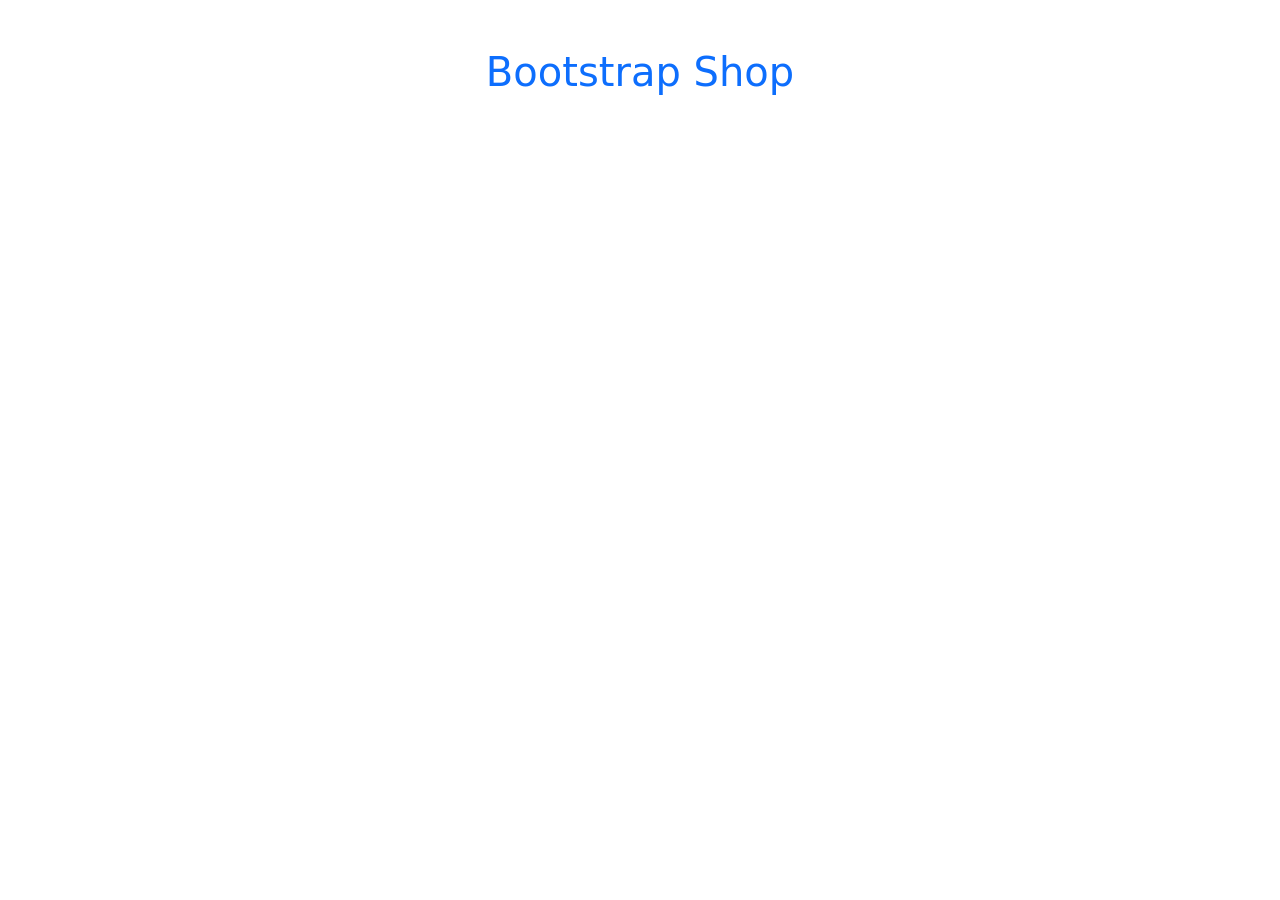
==== index.html @ 1fd3950a "Initial project setup" ====
<!DOCTYPE html>
<html lang="ru">

<head>
    <meta charset="UTF-8">

    <meta
        name="viewport"
        content="width=device-width, initial-scale=1.0"
    >

    <title>Главная — Bootstrap Shop</title>

<link
    href="https://cdn.jsdelivr.net/npm/bootstrap@5.3.3/dist/css/bootstrap.min.css"
    rel="stylesheet"
>

<link rel="stylesheet" href="css/custom.css">
</head>

<body>

    
<h1 class="text-primary text-center mt-5">
    Bootstrap Shop
</h1>

<script
    src="https://cdn.jsdelivr.net/npm/bootstrap@5.3.3/dist/js/bootstrap.bundle.min.js">
</script>

</body>
</html>
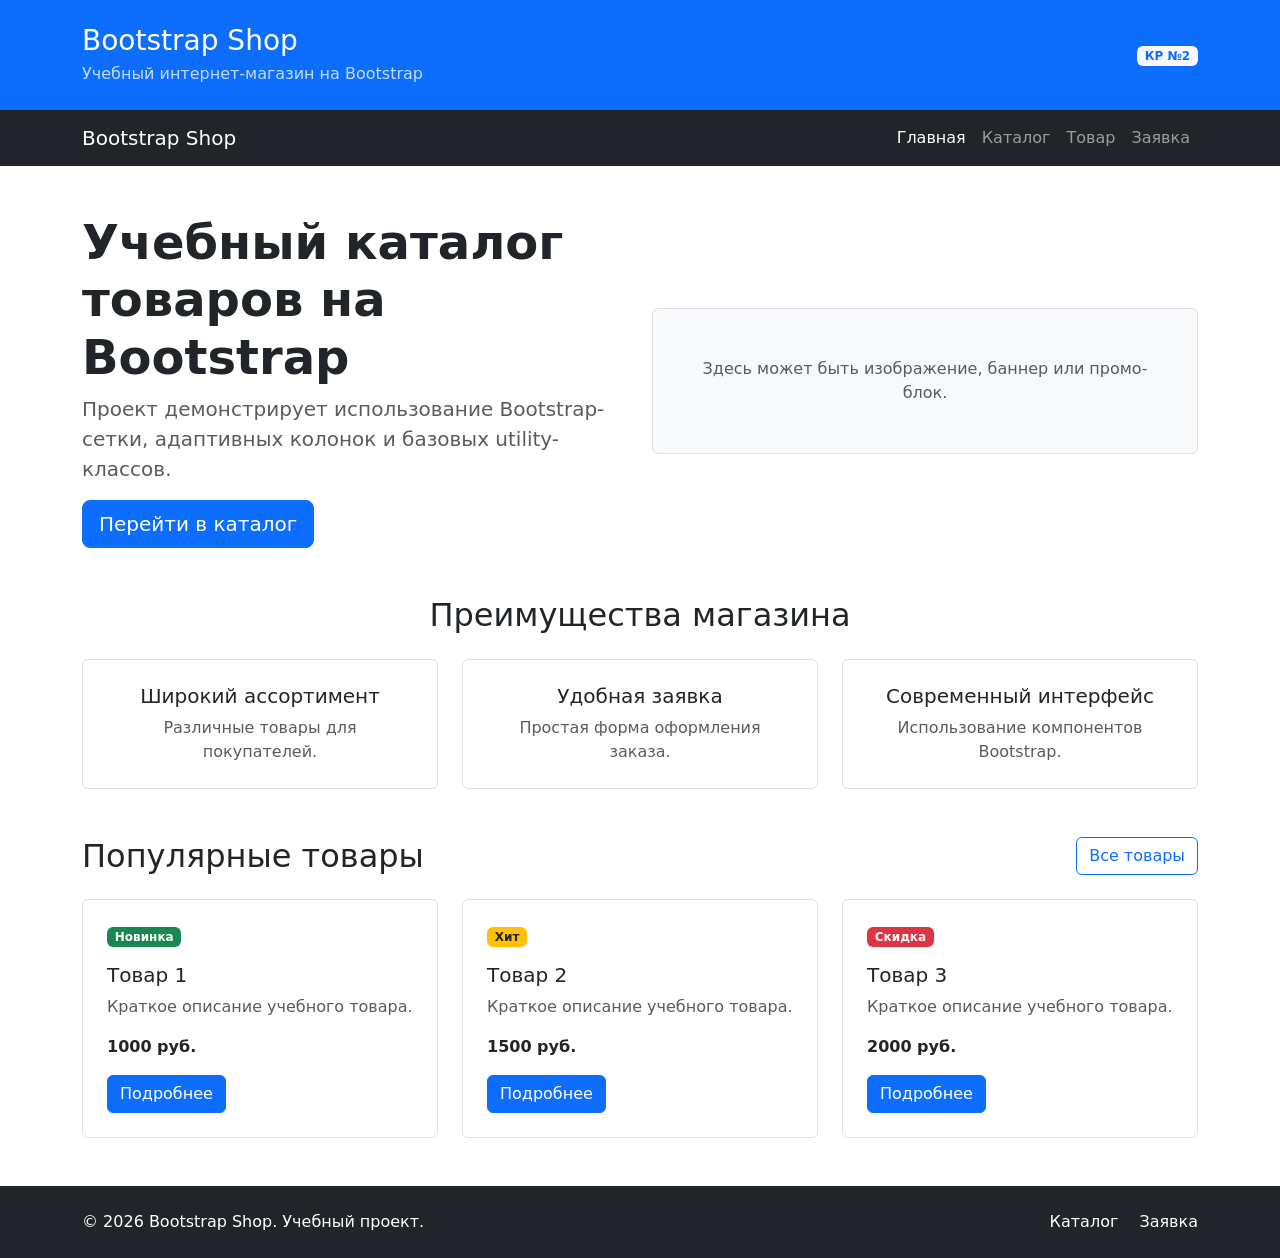
==== commit 25fcc8a6: "feat: create Bootstrap grid homepage" ====
--- a/index.html
+++ b/index.html
@@ -22,9 +22,296 @@
 <body>
 
     
-<h1 class="text-primary text-center mt-5">
-    Bootstrap Shop
-</h1>
+
+<header class="bg-primary text-white py-4">
+    <div class="container">
+        <div class="row align-items-center">
+
+            <div class="col-12 col-md-8">
+                <h1 class="h3 mb-1">Bootstrap Shop</h1>
+
+                <p class="mb-0 opacity-75">
+                    Учебный интернет-магазин на Bootstrap
+                </p>
+            </div>
+
+            <div class="col-12 col-md-4 text-md-end mt-3 mt-md-0">
+                <span class="badge bg-light text-primary">
+                    КР №2
+                </span>
+            </div>
+
+        </div>
+    </div>
+</header>
+
+<nav class="navbar navbar-expand-lg navbar-dark bg-dark">
+    <div class="container">
+
+        <a class="navbar-brand" href="index.html">
+            Bootstrap Shop
+        </a>
+
+        <button
+            class="navbar-toggler"
+            type="button"
+            data-bs-toggle="collapse"
+            data-bs-target="#mainNavbar"
+            aria-controls="mainNavbar"
+            aria-expanded="false"
+            aria-label="Переключить навигацию"
+        >
+            <span class="navbar-toggler-icon"></span>
+        </button>
+
+        <div class="collapse navbar-collapse" id="mainNavbar">
+            <ul class="navbar-nav ms-auto">
+
+                <li class="nav-item">
+                    <a
+                        class="nav-link active"
+                        aria-current="page"
+                        href="index.html"
+                    >
+                        Главная
+                    </a>
+                </li>
+
+                <li class="nav-item">
+                    <a class="nav-link" href="catalog.html">
+                        Каталог
+                    </a>
+                </li>
+
+                <li class="nav-item">
+                    <a class="nav-link" href="product.html">
+                        Товар
+                    </a>
+                </li>
+
+                <li class="nav-item">
+                    <a class="nav-link" href="order.html">
+                        Заявка
+                    </a>
+                </li>
+
+            </ul>
+        </div>
+
+    </div>
+</nav>
+
+
+<main>
+    <section class="container my-5">
+        <div class="row align-items-center g-4">
+
+            <div class="col-12 col-lg-6">
+                <h2 class="display-5 fw-bold">
+                    Учебный каталог товаров на Bootstrap
+                </h2>
+
+                <p class="lead text-muted">
+                    Проект демонстрирует использование Bootstrap-сетки,
+                    адаптивных колонок и базовых utility-классов.
+                </p>
+
+                <a class="btn btn-primary btn-lg" href="catalog.html">
+                    Перейти в каталог
+                </a>
+            </div>
+
+            <div class="col-12 col-lg-6">
+                <div class="p-5 bg-light border rounded text-center">
+                    <p class="mb-0 text-muted">
+                        Здесь может быть изображение, баннер или промо-блок.
+                    </p>
+                </div>
+            </div>
+
+        </div>
+    </section>
+
+<!-- Преимущества магазина -->
+<section class="container my-5">
+
+    <h2 class="text-center mb-4">
+        Преимущества магазина
+    </h2>
+
+    <div class="row g-4">
+
+        <!-- Первое преимущество -->
+        <div class="col-12 col-md-4">
+            <div class="border rounded p-4 h-100 text-center">
+
+                <h3 class="h5">
+                    Широкий ассортимент
+                </h3>
+
+                <p class="text-muted mb-0">
+                    Различные товары для покупателей.
+                </p>
+
+            </div>
+        </div>
+
+        <!-- Второе преимущество -->
+        <div class="col-12 col-md-4">
+            <div class="border rounded p-4 h-100 text-center">
+
+                <h3 class="h5">
+                    Удобная заявка
+                </h3>
+
+                <p class="text-muted mb-0">
+                    Простая форма оформления заказа.
+                </p>
+
+            </div>
+        </div>
+
+        <!-- Третье преимущество -->
+        <div class="col-12 col-md-4">
+            <div class="border rounded p-4 h-100 text-center">
+
+                <h3 class="h5">
+                    Современный интерфейс
+                </h3>
+
+                <p class="text-muted mb-0">
+                    Использование компонентов Bootstrap.
+                </p>
+
+            </div>
+        </div>
+
+    </div>
+
+</section>
+
+<!-- Популярные товары -->
+<section class="container my-5">
+
+    <div class="d-flex justify-content-between align-items-center mb-4">
+        <h2 class="mb-0">Популярные товары</h2>
+
+        <a class="btn btn-outline-primary" href="catalog.html">
+            Все товары
+        </a>
+    </div>
+
+    <div class="row g-4">
+
+        <!-- Первый товар -->
+        <div class="col-12 col-md-6 col-lg-4">
+            <div class="border rounded h-100 p-4">
+
+                <span class="badge bg-success mb-3">
+                    Новинка
+                </span>
+
+                <h3 class="h5">Товар 1</h3>
+
+                <p class="text-muted">
+                    Краткое описание учебного товара.
+                </p>
+
+                <p class="fw-bold mb-3">1000 руб.</p>
+
+                <a class="btn btn-primary" href="product.html">
+                    Подробнее
+                </a>
+
+            </div>
+        </div>
+
+        <!-- Второй товар -->
+        <div class="col-12 col-md-6 col-lg-4">
+            <div class="border rounded h-100 p-4">
+
+                <span class="badge bg-warning text-dark mb-3">
+                    Хит
+                </span>
+
+                <h3 class="h5">Товар 2</h3>
+
+                <p class="text-muted">
+                    Краткое описание учебного товара.
+                </p>
+
+                <p class="fw-bold mb-3">1500 руб.</p>
+
+                <a class="btn btn-primary" href="product.html">
+                    Подробнее
+                </a>
+
+            </div>
+        </div>
+
+        <!-- Третий товар -->
+        <div class="col-12 col-md-6 col-lg-4">
+            <div class="border rounded h-100 p-4">
+
+                <span class="badge bg-danger mb-3">
+                    Скидка
+                </span>
+
+                <h3 class="h5">Товар 3</h3>
+
+                <p class="text-muted">
+                    Краткое описание учебного товара.
+                </p>
+
+                <p class="fw-bold mb-3">2000 руб.</p>
+
+                <a class="btn btn-primary" href="product.html">
+                    Подробнее
+                </a>
+
+            </div>
+        </div>
+
+    </div>
+
+</section>
+</main>
+
+
+<!-- Подвал сайта -->
+<footer class="bg-dark text-white py-4 mt-5">
+
+    <div class="container">
+        <div class="row align-items-center g-3">
+
+            <div class="col-12 col-md-6">
+                <p class="mb-0">
+                    &copy; 2026 Bootstrap Shop. Учебный проект.
+                </p>
+            </div>
+
+            <div class="col-12 col-md-6 text-md-end">
+
+                <a
+                    class="text-white text-decoration-none me-3"
+                    href="catalog.html"
+                >
+                    Каталог
+                </a>
+
+                <a
+                    class="text-white text-decoration-none"
+                    href="order.html"
+                >
+                    Заявка
+                </a>
+
+            </div>
+
+        </div>
+    </div>
+
+</footer>
 
 <script
     src="https://cdn.jsdelivr.net/npm/bootstrap@5.3.3/dist/js/bootstrap.bundle.min.js">
--- a/css/custom.css
+++ b/css/custom.css
@@ -0,0 +1,8 @@
+
+body {
+    min-height: 100vh;
+}
+
+.placeholder-box {
+    min-height: 240px;
+}
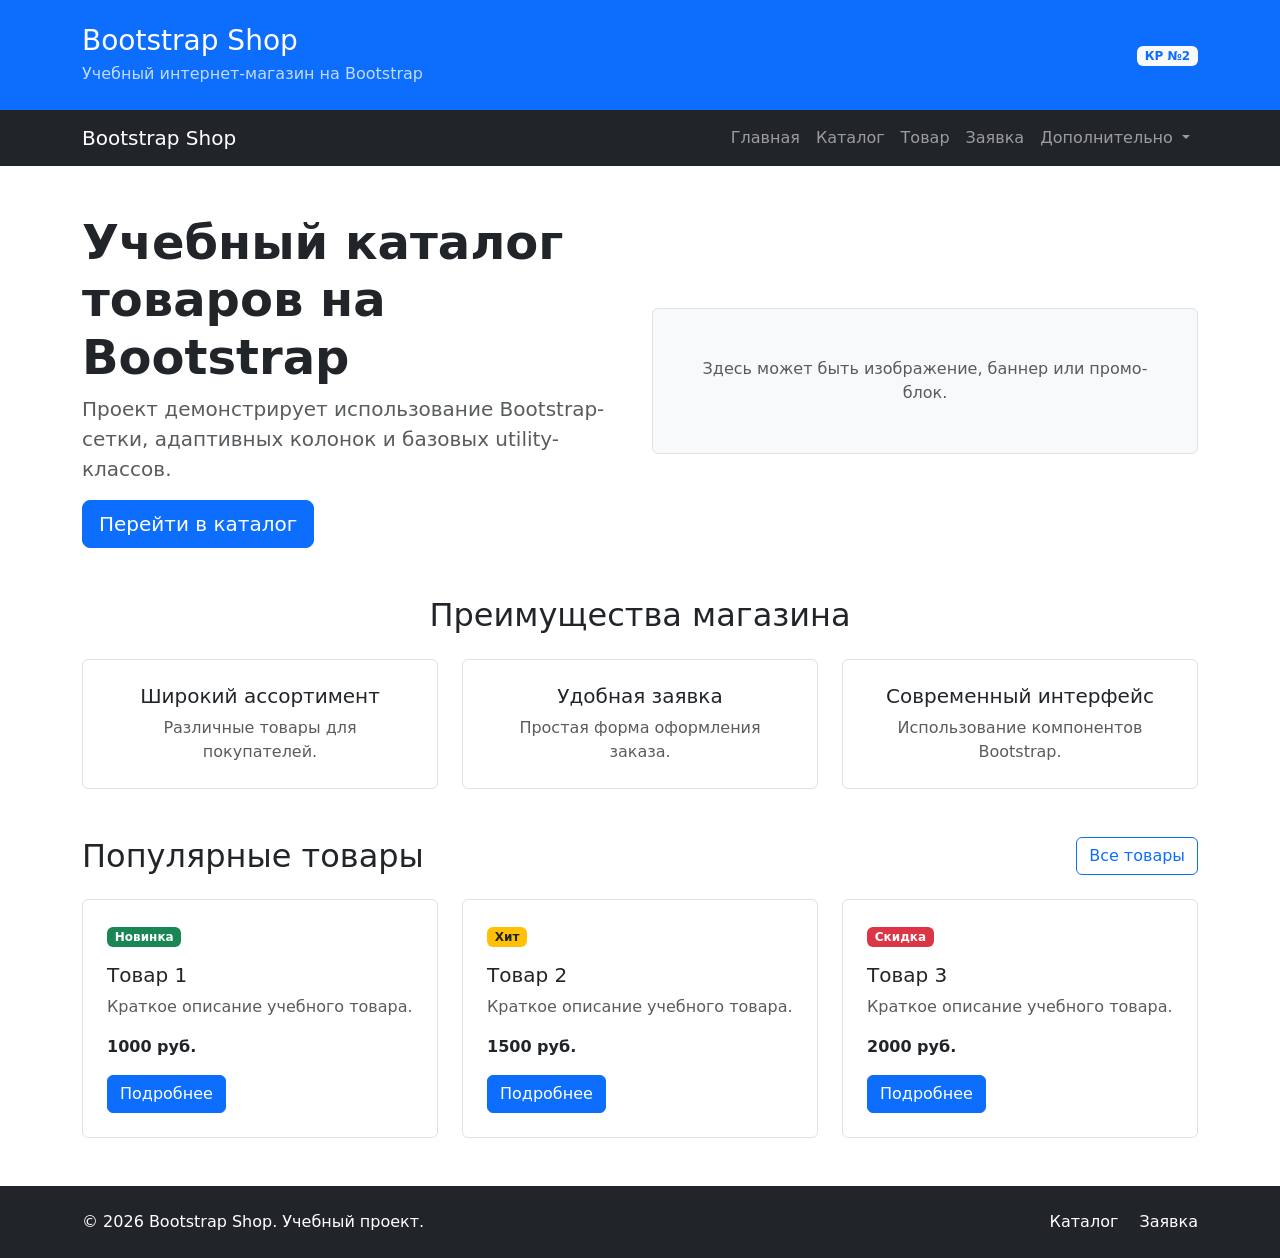
==== commit 183e71b6: "feat: add Bootstrap components pages" ====
--- a/index.html
+++ b/index.html
@@ -12,7 +12,7 @@
     <title>Главная — Bootstrap Shop</title>
 
 <link
-    href="https://cdn.jsdelivr.net/npm/bootstrap@5.3.3/dist/css/bootstrap.min.css"
+    href="https://cdn.jsdelivr.net/npm/bootstrap@5.3.8/dist/css/bootstrap.min.css"
     rel="stylesheet"
 >
 
@@ -47,10 +47,7 @@
 
 <nav class="navbar navbar-expand-lg navbar-dark bg-dark">
     <div class="container">
-
-        <a class="navbar-brand" href="index.html">
-            Bootstrap Shop
-        </a>
+        <a class="navbar-brand" href="index.html">Bootstrap Shop</a>
 
         <button
             class="navbar-toggler"
@@ -68,39 +65,57 @@
             <ul class="navbar-nav ms-auto">
 
                 <li class="nav-item">
+                    <a class="nav-link" href="index.html">Главная</a>
+                </li>
+
+                <li class="nav-item">
+                    <a class="nav-link" href="catalog.html">Каталог</a>
+                </li>
+
+                <li class="nav-item">
+                    <a class="nav-link" href="product.html">Товар</a>
+                </li>
+
+                <li class="nav-item">
+                    <a class="nav-link" href="order.html">Заявка</a>
+                </li>
+
+                <li class="nav-item dropdown">
                     <a
-                        class="nav-link active"
-                        aria-current="page"
-                        href="index.html"
+                        class="nav-link dropdown-toggle"
+                        href="#"
+                        role="button"
+                        data-bs-toggle="dropdown"
+                        aria-expanded="false"
                     >
-                        Главная
+                        Дополнительно
                     </a>
-                </li>
-
-                <li class="nav-item">
-                    <a class="nav-link" href="catalog.html">
-                        Каталог
-                    </a>
-                </li>
-
-                <li class="nav-item">
-                    <a class="nav-link" href="product.html">
-                        Товар
-                    </a>
-                </li>
-
-                <li class="nav-item">
-                    <a class="nav-link" href="order.html">
-                        Заявка
-                    </a>
+
+                    <ul class="dropdown-menu">
+                        <li>
+                            <a class="dropdown-item" href="catalog.html">
+                                Все товары
+                            </a>
+                        </li>
+
+                        <li>
+                            <a class="dropdown-item" href="order.html">
+                                Оформить заявку
+                            </a>
+                        </li>
+
+                        <li>
+                            <a class="dropdown-item" href="index.html#popular">
+                                Популярное
+                            </a>
+                        </li>
+                    </ul>
                 </li>
 
             </ul>
         </div>
-
     </div>
 </nav>
-
 
 <main>
     <section class="container my-5">
@@ -314,7 +329,7 @@
 </footer>
 
 <script
-    src="https://cdn.jsdelivr.net/npm/bootstrap@5.3.3/dist/js/bootstrap.bundle.min.js">
+    src="https://cdn.jsdelivr.net/npm/bootstrap@5.3.8/dist/js/bootstrap.bundle.min.js">
 </script>
 
 </body>
--- a/css/custom.css
+++ b/css/custom.css
@@ -6,3 +6,13 @@
 .placeholder-box {
     min-height: 240px;
 }
+
+.placeholder-image {
+    min-height: 320px;
+}
+
+.card-img-top {
+    height: 180px;
+    object-fit: cover;
+}
+
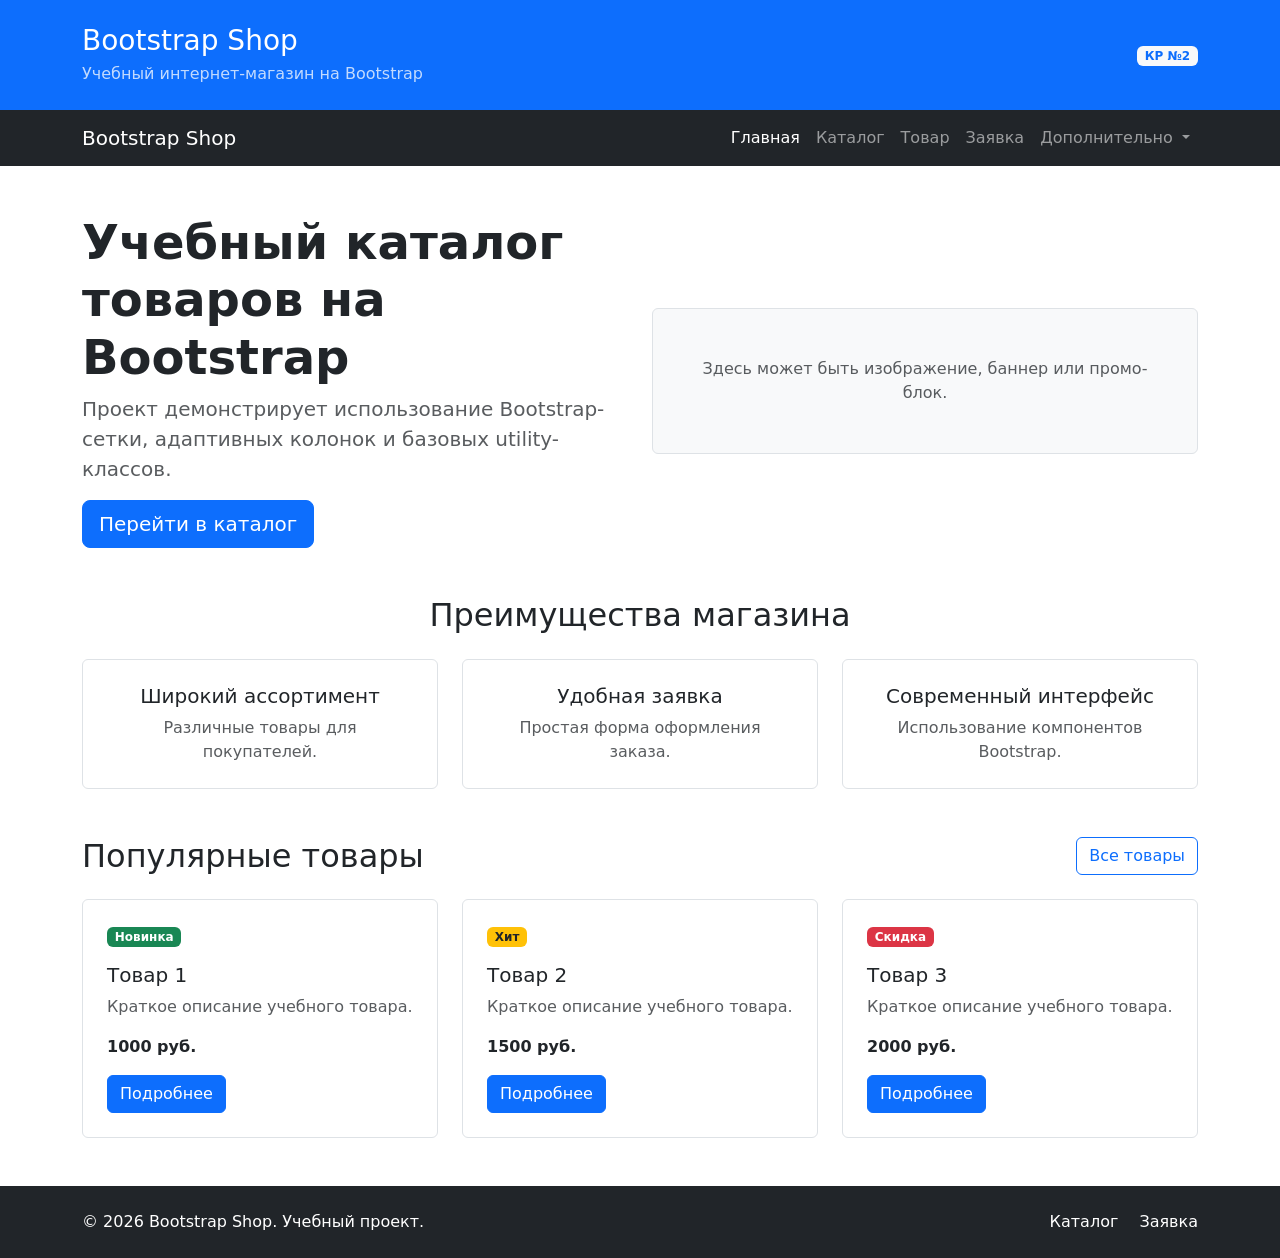
==== commit bd350868: "fix: prepare Bootstrap project for submission" ====
--- a/index.html
+++ b/index.html
@@ -65,7 +65,7 @@
             <ul class="navbar-nav ms-auto">
 
                 <li class="nav-item">
-                    <a class="nav-link" href="index.html">Главная</a>
+                    <a class="nav-link active" aria-current="page" href="index.html">Главная</a>
                 </li>
 
                 <li class="nav-item">
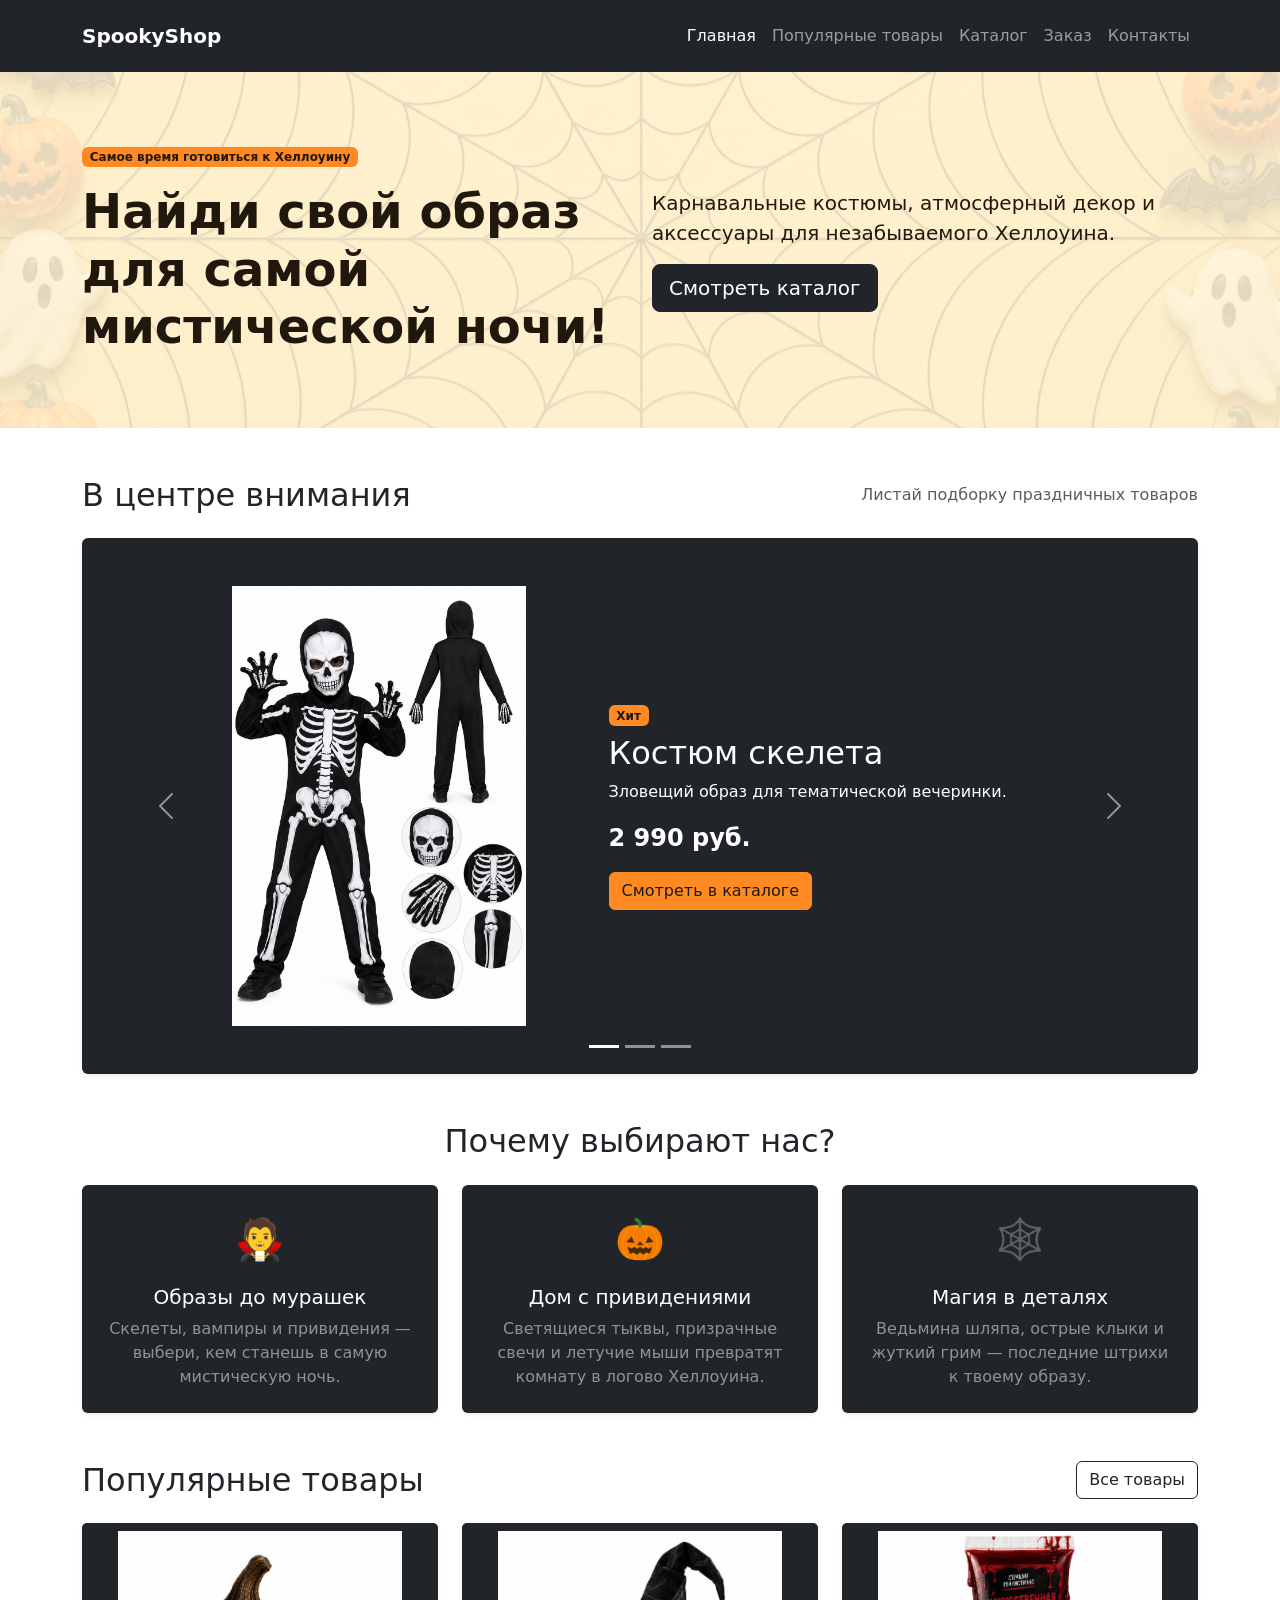
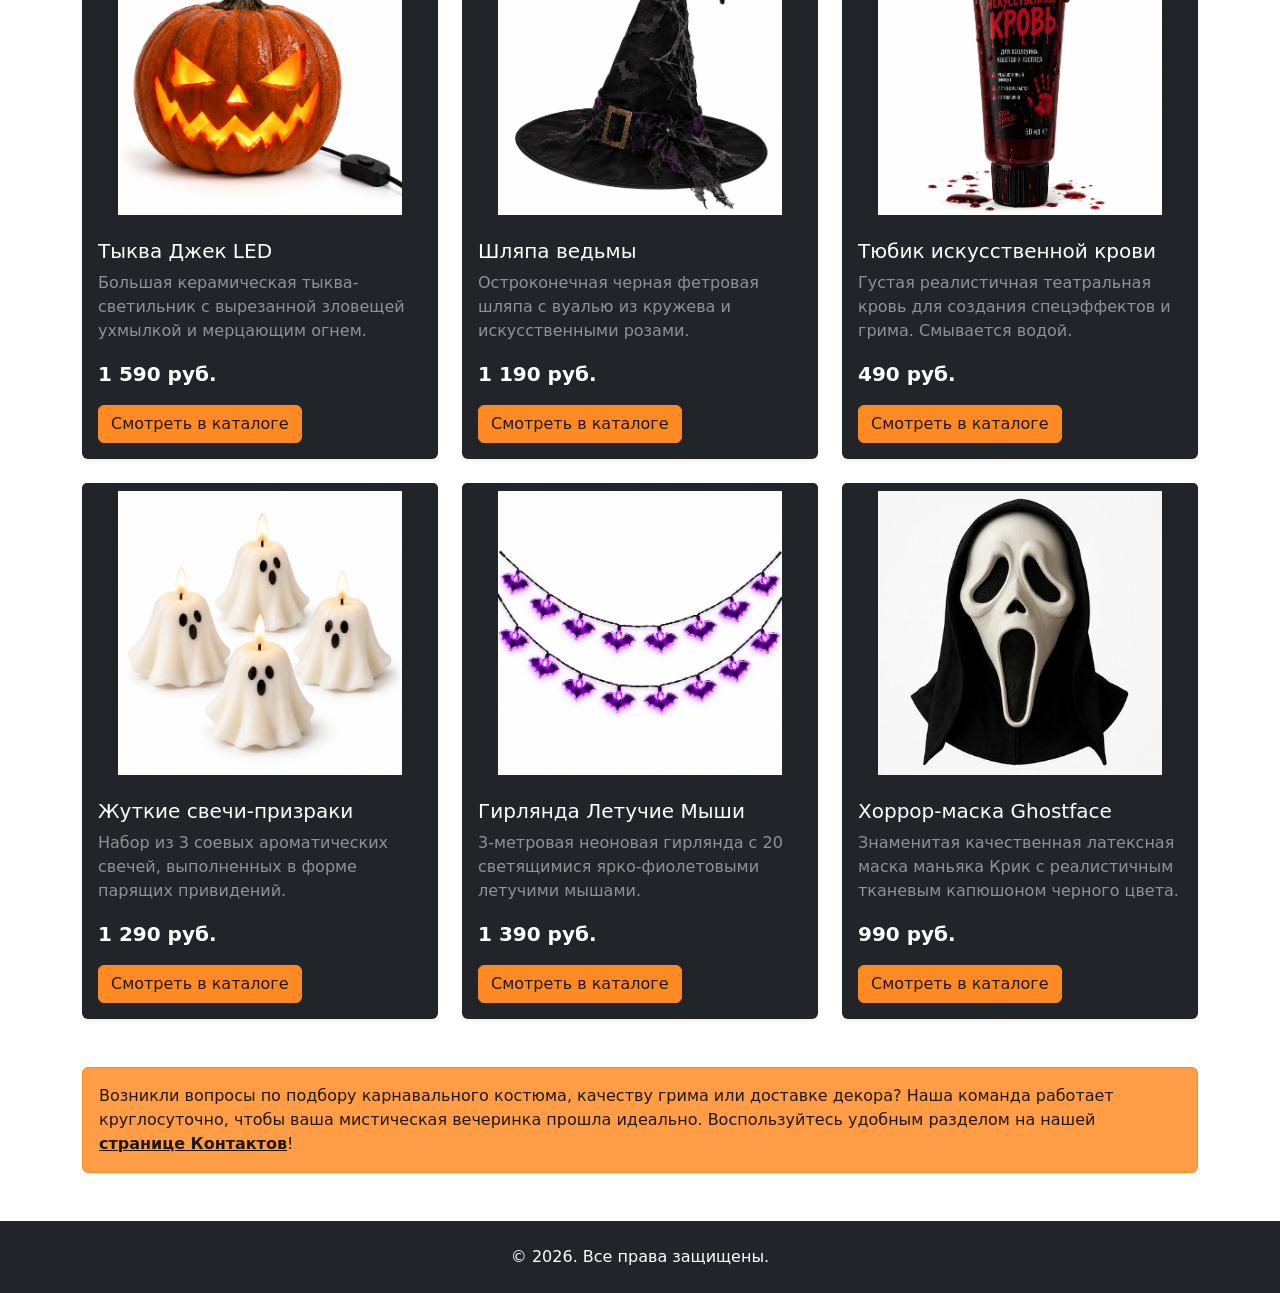
==== commit d0aae740: "Add files via upload Update SpookyShop project" ====
--- a/index.html
+++ b/index.html
@@ -1,336 +1,209 @@
 <!DOCTYPE html>
 <html lang="ru">
-
 <head>
     <meta charset="UTF-8">
-
-    <meta
-        name="viewport"
-        content="width=device-width, initial-scale=1.0"
-    >
-
-    <title>Главная — Bootstrap Shop</title>
-
-<link
-    href="https://cdn.jsdelivr.net/npm/bootstrap@5.3.8/dist/css/bootstrap.min.css"
-    rel="stylesheet"
->
-
-<link rel="stylesheet" href="css/custom.css">
+    <meta name="viewport" content="width=device-width, initial-scale=1.0">
+    <meta name="description" content="SpookyShop — учебный интернет-магазин костюмов, декора и аксессуаров для Хеллоуина.">
+    <title>Главная — SpookyShop</title>
+    <link rel="stylesheet" href="vendor/bootstrap/css/bootstrap.min.css">
+    <link rel="stylesheet" href="css/custom.css">
 </head>
-
-<body>
-
-    
-
-<header class="bg-primary text-white py-4">
+<body class="bg-white text-dark spooky-home">
+
+<header>
+<nav class="navbar navbar-expand-lg navbar-dark bg-dark py-3" aria-label="Основная навигация">
     <div class="container">
-        <div class="row align-items-center">
-
-            <div class="col-12 col-md-8">
-                <h1 class="h3 mb-1">Bootstrap Shop</h1>
-
-                <p class="mb-0 opacity-75">
-                    Учебный интернет-магазин на Bootstrap
-                </p>
-            </div>
-
-            <div class="col-12 col-md-4 text-md-end mt-3 mt-md-0">
-                <span class="badge bg-light text-primary">
-                    КР №2
-                </span>
-            </div>
-
-        </div>
-    </div>
-</header>
-
-<nav class="navbar navbar-expand-lg navbar-dark bg-dark">
-    <div class="container">
-        <a class="navbar-brand" href="index.html">Bootstrap Shop</a>
-
-        <button
-            class="navbar-toggler"
-            type="button"
-            data-bs-toggle="collapse"
-            data-bs-target="#mainNavbar"
-            aria-controls="mainNavbar"
-            aria-expanded="false"
-            aria-label="Переключить навигацию"
-        >
-            <span class="navbar-toggler-icon"></span>
-        </button>
-
+        <a class="navbar-brand fw-bold" href="index.html">SpookyShop</a>
+        <button class="navbar-toggler" type="button" data-bs-toggle="collapse" data-bs-target="#mainNavbar" aria-controls="mainNavbar" aria-expanded="false" aria-label="Переключить навигацию"><span class="navbar-toggler-icon"></span></button>
         <div class="collapse navbar-collapse" id="mainNavbar">
             <ul class="navbar-nav ms-auto">
-
-                <li class="nav-item">
-                    <a class="nav-link active" aria-current="page" href="index.html">Главная</a>
-                </li>
-
-                <li class="nav-item">
-                    <a class="nav-link" href="catalog.html">Каталог</a>
-                </li>
-
-                <li class="nav-item">
-                    <a class="nav-link" href="product.html">Товар</a>
-                </li>
-
-                <li class="nav-item">
-                    <a class="nav-link" href="order.html">Заявка</a>
-                </li>
-
-                <li class="nav-item dropdown">
-                    <a
-                        class="nav-link dropdown-toggle"
-                        href="#"
-                        role="button"
-                        data-bs-toggle="dropdown"
-                        aria-expanded="false"
-                    >
-                        Дополнительно
-                    </a>
-
-                    <ul class="dropdown-menu">
-                        <li>
-                            <a class="dropdown-item" href="catalog.html">
-                                Все товары
-                            </a>
-                        </li>
-
-                        <li>
-                            <a class="dropdown-item" href="order.html">
-                                Оформить заявку
-                            </a>
-                        </li>
-
-                        <li>
-                            <a class="dropdown-item" href="index.html#popular">
-                                Популярное
-                            </a>
-                        </li>
-                    </ul>
-                </li>
-
+                <li class="nav-item"><a class="nav-link active" aria-current="page" href="index.html">Главная</a></li>
+                <li class="nav-item"><a class="nav-link" href="index.html#popular">Популярные товары</a></li>
+                <li class="nav-item"><a class="nav-link" href="catalog.html">Каталог</a></li>
+                <li class="nav-item"><a class="nav-link" href="order.html">Заказ</a></li>
+                <li class="nav-item"><a class="nav-link" href="contacts.html">Контакты</a></li>
             </ul>
         </div>
     </div>
 </nav>
+</header>
 
 <main>
-    <section class="container my-5">
-        <div class="row align-items-center g-4">
-
-            <div class="col-12 col-lg-6">
-                <h2 class="display-5 fw-bold">
-                    Учебный каталог товаров на Bootstrap
-                </h2>
-
-                <p class="lead text-muted">
-                    Проект демонстрирует использование Bootstrap-сетки,
-                    адаптивных колонок и базовых utility-классов.
-                </p>
-
-                <a class="btn btn-primary btn-lg" href="catalog.html">
-                    Перейти в каталог
-                </a>
-            </div>
-
-            <div class="col-12 col-lg-6">
-                <div class="p-5 bg-light border rounded text-center">
-                    <p class="mb-0 text-muted">
-                        Здесь может быть изображение, баннер или промо-блок.
-                    </p>
-                </div>
-            </div>
-
-        </div>
-    </section>
-
-<!-- Преимущества магазина -->
-<section class="container my-5">
-
-    <h2 class="text-center mb-4">
-        Преимущества магазина
-    </h2>
-
-    <div class="row g-4">
-
-        <!-- Первое преимущество -->
-        <div class="col-12 col-md-4">
-            <div class="border rounded p-4 h-100 text-center">
-
-                <h3 class="h5">
-                    Широкий ассортимент
-                </h3>
-
-                <p class="text-muted mb-0">
-                    Различные товары для покупателей.
-                </p>
-
-            </div>
-        </div>
-
-        <!-- Второе преимущество -->
-        <div class="col-12 col-md-4">
-            <div class="border rounded p-4 h-100 text-center">
-
-                <h3 class="h5">
-                    Удобная заявка
-                </h3>
-
-                <p class="text-muted mb-0">
-                    Простая форма оформления заказа.
-                </p>
-
-            </div>
-        </div>
-
-        <!-- Третье преимущество -->
-        <div class="col-12 col-md-4">
-            <div class="border rounded p-4 h-100 text-center">
-
-                <h3 class="h5">
-                    Современный интерфейс
-                </h3>
-
-                <p class="text-muted mb-0">
-                    Использование компонентов Bootstrap.
-                </p>
-
-            </div>
-        </div>
-
-    </div>
-
-</section>
-
-<!-- Популярные товары -->
-<section class="container my-5">
-
-    <div class="d-flex justify-content-between align-items-center mb-4">
-        <h2 class="mb-0">Популярные товары</h2>
-
-        <a class="btn btn-outline-primary" href="catalog.html">
-            Все товары
-        </a>
-    </div>
-
-    <div class="row g-4">
-
-        <!-- Первый товар -->
-        <div class="col-12 col-md-6 col-lg-4">
-            <div class="border rounded h-100 p-4">
-
-                <span class="badge bg-success mb-3">
-                    Новинка
-                </span>
-
-                <h3 class="h5">Товар 1</h3>
-
-                <p class="text-muted">
-                    Краткое описание учебного товара.
-                </p>
-
-                <p class="fw-bold mb-3">1000 руб.</p>
-
-                <a class="btn btn-primary" href="product.html">
-                    Подробнее
-                </a>
-
-            </div>
-        </div>
-
-        <!-- Второй товар -->
-        <div class="col-12 col-md-6 col-lg-4">
-            <div class="border rounded h-100 p-4">
-
-                <span class="badge bg-warning text-dark mb-3">
-                    Хит
-                </span>
-
-                <h3 class="h5">Товар 2</h3>
-
-                <p class="text-muted">
-                    Краткое описание учебного товара.
-                </p>
-
-                <p class="fw-bold mb-3">1500 руб.</p>
-
-                <a class="btn btn-primary" href="product.html">
-                    Подробнее
-                </a>
-
-            </div>
-        </div>
-
-        <!-- Третий товар -->
-        <div class="col-12 col-md-6 col-lg-4">
-            <div class="border rounded h-100 p-4">
-
-                <span class="badge bg-danger mb-3">
-                    Скидка
-                </span>
-
-                <h3 class="h5">Товар 3</h3>
-
-                <p class="text-muted">
-                    Краткое описание учебного товара.
-                </p>
-
-                <p class="fw-bold mb-3">2000 руб.</p>
-
-                <a class="btn btn-primary" href="product.html">
-                    Подробнее
-                </a>
-
-            </div>
-        </div>
-
-    </div>
-
-</section>
+    <!-- Приветственный блок с фоном из КР1 и адаптивной Bootstrap-сеткой -->
+    <section class="spooky-hero py-5" aria-labelledby="hero-title">
+        <div class="container py-4">
+            <div class="row align-items-center g-4">
+                <div class="col-12 col-lg-6">
+                    <span class="badge badge-orange mb-3">Самое время готовиться к Хеллоуину</span>
+                    <h1 id="hero-title" class="display-5 fw-bold mb-0">Найди свой образ для самой мистической ночи!</h1>
+                </div>
+                <div class="col-12 col-lg-6">
+                    <p class="lead">Карнавальные костюмы, атмосферный декор и аксессуары для незабываемого Хеллоуина.</p>
+                    <div class="d-flex flex-wrap gap-2">
+                        <a class="btn btn-dark btn-lg" href="catalog.html">Смотреть каталог</a>
+                        </div>
+                </div>
+            </div>
+        </div>
+    </section>
+
+    <!-- Дополнительный Bootstrap-компонент Carousel -->
+    <section class="container my-5" aria-labelledby="featured-title">
+        <div class="d-flex flex-wrap justify-content-between align-items-center gap-2 mb-4">
+            <h2 id="featured-title" class="h2 mb-0">В центре внимания</h2>
+            <span class="text-body-secondary">Листай подборку праздничных товаров</span>
+        </div>
+        <div id="spookyCarousel" class="carousel slide rounded overflow-hidden shadow-sm bg-dark text-white" data-bs-ride="carousel" data-bs-interval="6000">
+            <div class="carousel-indicators">
+                <button type="button" data-bs-target="#spookyCarousel" data-bs-slide-to="0" class="active" aria-current="true" aria-label="Слайд 1"></button>
+                <button type="button" data-bs-target="#spookyCarousel" data-bs-slide-to="1" aria-label="Слайд 2"></button>
+                <button type="button" data-bs-target="#spookyCarousel" data-bs-slide-to="2" aria-label="Слайд 3"></button>
+            </div>
+            <div class="carousel-inner">
+                <div class="carousel-item active">
+                    <div class="container px-5 py-5">
+                        <div class="row align-items-center g-4 justify-content-center">
+                            <div class="col-12 col-md-5 text-center"><img src="images/skeleton.png" class="img-fluid featured-product-image" alt="Костюм скелета"></div>
+                            <div class="col-12 col-md-6 text-center text-md-start pb-4 pb-md-0"><span class="badge badge-orange mb-2">Хит</span><h3 class="h2">Костюм скелета</h3><p>Зловещий образ для тематической вечеринки.</p><p class="fw-bold fs-4">2 990 руб.</p><a href="catalog.html#skeleton" class="btn btn-orange">Смотреть в каталоге</a></div>
+                        </div>
+                    </div>
+                </div>
+                <div class="carousel-item">
+                    <div class="container px-5 py-5">
+                        <div class="row align-items-center g-4 justify-content-center">
+                            <div class="col-12 col-md-5 text-center"><img src="images/vampire.png" class="img-fluid featured-product-image" alt="Костюм вампира"></div>
+                            <div class="col-12 col-md-6 text-center text-md-start pb-4 pb-md-0"><h3 class="h2">Костюм вампира</h3><p>Готический плащ с багровой подкладкой и высоким воротником.</p><p class="fw-bold fs-4">3 890 руб.</p><a href="catalog.html" class="btn btn-orange">Смотреть в каталоге</a></div>
+                        </div>
+                    </div>
+                </div>
+                <div class="carousel-item">
+                    <div class="container px-5 py-5">
+                        <div class="row align-items-center g-4 justify-content-center">
+                            <div class="col-12 col-md-5 text-center"><img src="images/ghost.png" class="img-fluid featured-product-image" alt="Костюм привидения"></div>
+                            <div class="col-12 col-md-6 text-center text-md-start pb-4 pb-md-0"><h3 class="h2">Костюм привидения</h3><p>Лёгкая струящаяся мантия для мистического образа.</p><p class="fw-bold fs-4">1 890 руб.</p><a href="catalog.html" class="btn btn-orange">Смотреть в каталоге</a></div>
+                        </div>
+                    </div>
+                </div>
+            </div>
+            <button class="carousel-control-prev" type="button" data-bs-target="#spookyCarousel" data-bs-slide="prev" aria-label="Предыдущий слайд"><span class="carousel-control-prev-icon" aria-hidden="true"></span></button>
+            <button class="carousel-control-next" type="button" data-bs-target="#spookyCarousel" data-bs-slide="next" aria-label="Следующий слайд"><span class="carousel-control-next-icon" aria-hidden="true"></span></button>
+        </div>
+    </section>
+
+    <!-- Атмосферные преимущества на адаптивной Bootstrap-сетке -->
+    <section class="container my-5" id="advantages" aria-labelledby="advantages-title">
+        <h2 class="text-center mb-4" id="advantages-title">Почему выбирают нас?</h2>
+        <div class="row g-4">
+            <div class="col-12 col-md-4">
+                <div class="card h-100 shadow-sm bg-dark text-white border-0"><div class="card-body text-center p-4">
+                    <div class="fs-1 mb-3" aria-hidden="true">🧛</div>
+                    <h3 class="h5">Образы до мурашек</h3>
+                    <p class="text-white-50 mb-0">Скелеты, вампиры и привидения — выбери, кем станешь в самую мистическую ночь.</p>
+                </div></div>
+            </div>
+            <div class="col-12 col-md-4">
+                <div class="card h-100 shadow-sm bg-dark text-white border-0"><div class="card-body text-center p-4">
+                    <div class="fs-1 mb-3" aria-hidden="true">🎃</div>
+                    <h3 class="h5">Дом с привидениями</h3>
+                    <p class="text-white-50 mb-0">Светящиеся тыквы, призрачные свечи и летучие мыши превратят комнату в логово Хеллоуина.</p>
+                </div></div>
+            </div>
+            <div class="col-12 col-md-4">
+                <div class="card h-100 shadow-sm bg-dark text-white border-0"><div class="card-body text-center p-4">
+                    <div class="fs-1 mb-3" aria-hidden="true">🕸️</div>
+                    <h3 class="h5">Магия в деталях</h3>
+                    <p class="text-white-50 mb-0">Ведьмина шляпа, острые клыки и жуткий грим — последние штрихи к твоему образу.</p>
+                </div></div>
+            </div>
+        </div>
+    </section>
+
+    <!-- Популярные товары: сохраняем ссылку #popular из меню -->
+    <section class="container my-5" id="popular" aria-labelledby="popular-title">
+        <div class="d-flex flex-wrap justify-content-between align-items-center gap-3 mb-4">
+            <h2 class="h2 mb-0" id="popular-title">Популярные товары</h2>
+            <a class="btn btn-outline-dark" href="catalog.html">Все товары</a>
+        </div>
+        <div class="row g-4">
+            <div class="col-12 col-md-6 col-lg-4">
+                <article class="card h-100 shadow-sm bg-dark text-white border-0">
+                    <img src="images/pumpkin.png" class="card-img-top object-fit-contain bg-dark p-2" alt="Тыква Джек LED" loading="lazy">
+                    <div class="card-body d-flex flex-column">
+                        <h3 class="card-title h5">Тыква Джек LED</h3>
+                        <p class="card-text text-white-50">Большая керамическая тыква-светильник с вырезанной зловещей ухмылкой и мерцающим огнем.</p>
+                        <p class="fw-bold fs-5 mt-auto">1 590 руб.</p>
+                        <a href="catalog.html#pumpkin" class="btn btn-orange align-self-start">Смотреть в каталоге</a>
+                    </div>
+                </article>
+            </div>
+            <div class="col-12 col-md-6 col-lg-4">
+                <article class="card h-100 shadow-sm bg-dark text-white border-0">
+                    <img src="images/witch.png" class="card-img-top object-fit-contain bg-dark p-2" alt="Шляпа ведьмы" loading="lazy">
+                    <div class="card-body d-flex flex-column">
+                        <h3 class="card-title h5">Шляпа ведьмы</h3>
+                        <p class="card-text text-white-50">Остроконечная черная фетровая шляпа с вуалью из кружева и искусственными розами.</p>
+                        <p class="fw-bold fs-5 mt-auto">1 190 руб.</p>
+                        <a href="catalog.html#witch" class="btn btn-orange align-self-start">Смотреть в каталоге</a>
+                    </div>
+                </article>
+            </div>
+            <div class="col-12 col-md-6 col-lg-4">
+                <article class="card h-100 shadow-sm bg-dark text-white border-0">
+                    <img src="images/blood.png" class="card-img-top object-fit-contain bg-dark p-2" alt="Тюбик искусственной крови" loading="lazy">
+                    <div class="card-body d-flex flex-column">
+                        <h3 class="card-title h5">Тюбик искусственной крови</h3>
+                        <p class="card-text text-white-50">Густая реалистичная театральная кровь для создания спецэффектов и грима. Смывается водой.</p>
+                        <p class="fw-bold fs-5 mt-auto">490 руб.</p>
+                        <a href="catalog.html#blood" class="btn btn-orange align-self-start">Смотреть в каталоге</a>
+                    </div>
+                </article>
+            </div>
+            <div class="col-12 col-md-6 col-lg-4">
+                <article class="card h-100 shadow-sm bg-dark text-white border-0">
+                    <img src="images/candle.png" class="card-img-top object-fit-contain bg-dark p-2" alt="Жуткие свечи-призраки" loading="lazy">
+                    <div class="card-body d-flex flex-column">
+                        <h3 class="card-title h5">Жуткие свечи-призраки</h3>
+                        <p class="card-text text-white-50">Набор из 3 соевых ароматических свечей, выполненных в форме парящих привидений.</p>
+                        <p class="fw-bold fs-5 mt-auto">1 290 руб.</p>
+                        <a href="catalog.html#candle" class="btn btn-orange align-self-start">Смотреть в каталоге</a>
+                    </div>
+                </article>
+            </div>
+            <div class="col-12 col-md-6 col-lg-4">
+                <article class="card h-100 shadow-sm bg-dark text-white border-0">
+                    <img src="images/garland.png" class="card-img-top object-fit-contain bg-dark p-2" alt="Гирлянда Летучие Мыши" loading="lazy">
+                    <div class="card-body d-flex flex-column">
+                        <h3 class="card-title h5">Гирлянда Летучие Мыши</h3>
+                        <p class="card-text text-white-50">3-метровая неоновая гирлянда с 20 светящимися ярко-фиолетовыми летучими мышами.</p>
+                        <p class="fw-bold fs-5 mt-auto">1 390 руб.</p>
+                        <a href="catalog.html#garland" class="btn btn-orange align-self-start">Смотреть в каталоге</a>
+                    </div>
+                </article>
+            </div>
+            <div class="col-12 col-md-6 col-lg-4">
+                <article class="card h-100 shadow-sm bg-dark text-white border-0">
+                    <img src="images/scream.png" class="card-img-top object-fit-contain bg-dark p-2" alt="Хоррор-маска Ghostface" loading="lazy">
+                    <div class="card-body d-flex flex-column">
+                        <h3 class="card-title h5">Хоррор-маска Ghostface</h3>
+                        <p class="card-text text-white-50">Знаменитая качественная латексная маска маньяка Крик с реалистичным тканевым капюшоном черного цвета.</p>
+                        <p class="fw-bold fs-5 mt-auto">990 руб.</p>
+                        <a href="catalog.html#scream" class="btn btn-orange align-self-start">Смотреть в каталоге</a>
+                    </div>
+                </article>
+            </div>
+        </div>
+    </section>
+    <section class="container my-5" aria-label="Связаться с нами">
+        <aside class="alert contact-banner mb-0" role="alert">
+            <p class="mb-0">Возникли вопросы по подбору карнавального костюма, качеству грима или доставке декора? Наша команда работает круглосуточно, чтобы ваша мистическая вечеринка прошла идеально. Воспользуйтесь удобным разделом на нашей <a href="contacts.html" class="alert-link">странице Контактов</a>!</p>
+        </aside>
+    </section>
 </main>
 
-
-<!-- Подвал сайта -->
-<footer class="bg-dark text-white py-4 mt-5">
-
-    <div class="container">
-        <div class="row align-items-center g-3">
-
-            <div class="col-12 col-md-6">
-                <p class="mb-0">
-                    &copy; 2026 Bootstrap Shop. Учебный проект.
-                </p>
-            </div>
-
-            <div class="col-12 col-md-6 text-md-end">
-
-                <a
-                    class="text-white text-decoration-none me-3"
-                    href="catalog.html"
-                >
-                    Каталог
-                </a>
-
-                <a
-                    class="text-white text-decoration-none"
-                    href="order.html"
-                >
-                    Заявка
-                </a>
-
-            </div>
-
-        </div>
-    </div>
-
+<footer class="bg-dark text-white text-center py-4 mt-auto">
+    <div class="container"><p class="mb-0">&copy; 2026. Все права защищены.</p></div>
 </footer>
 
-<script
-    src="https://cdn.jsdelivr.net/npm/bootstrap@5.3.8/dist/js/bootstrap.bundle.min.js">
-</script>
-
+<script src="vendor/bootstrap/js/bootstrap.bundle.min.js"></script>
 </body>
 </html>
--- a/css/custom.css
+++ b/css/custom.css
@@ -1,6 +1,8 @@
 
 body {
     min-height: 100vh;
+    display: flex;
+    flex-direction: column;
 }
 
 .placeholder-box {
@@ -12,7 +14,169 @@
 }
 
 .card-img-top {
-    height: 180px;
-    object-fit: cover;
+    height: 300px;
+    object-fit: contain;
+    object-position: center;
 }
 
+.spooky-hero {
+    color: #21180d;
+    background-color: #ffe0a0;
+    background-image:
+        linear-gradient(rgba(255, 244, 214, 0.88), rgba(255, 244, 214, 0.88)),
+        url('../images/fon.png');
+    background-position: center;
+    background-size: cover;
+    background-repeat: no-repeat;
+}
+
+main { flex: 1 0 auto; }
+
+.product-detail-image {
+    width: 100%;
+    height: 520px;
+    object-fit: contain;
+}
+
+[id] { scroll-margin-top: 1.5rem; }
+
+
+.btn-orange {
+    --bs-btn-color: #21180d;
+    --bs-btn-bg: #ff8a24;
+    --bs-btn-border-color: #ff8a24;
+    --bs-btn-hover-color: #21180d;
+    --bs-btn-hover-bg: #ff9d47;
+    --bs-btn-hover-border-color: #ff9d47;
+    --bs-btn-focus-shadow-rgb: 255, 138, 36;
+    --bs-btn-active-color: #21180d;
+    --bs-btn-active-bg: #ef7611;
+    --bs-btn-active-border-color: #ef7611;
+}
+
+.contact-banner {
+    --bs-alert-color: #21180d;
+    --bs-alert-bg: #ff9d47;
+    --bs-alert-border-color: #ff8a24;
+    --bs-alert-link-color: #21180d;
+}
+
+
+.spooky-page {
+    background-color: #ffe0a0;
+    background-image: url('../images/fon.png');
+    /* Как в КР1: фон привязан к окну, а не к меняющейся высоте каталога. */
+    background-position: center;
+    background-size: cover;
+    background-repeat: no-repeat;
+    background-attachment: fixed;
+}
+
+.spooky-panel {
+    background-color: rgba(255, 250, 240, 0.96);
+    border: 1px solid rgba(166, 78, 12, 0.25);
+}
+
+.spooky-page .card {
+    border-color: rgba(166, 78, 12, 0.25);
+}
+
+.badge-orange {
+    background-color: #ff8a24;
+    color: #21180d;
+}
+
+/* Увеличенные изображения */
+.featured-product-image {
+    display: block;
+    width: 100%;
+    height: 440px;
+    object-fit: contain;
+}
+
+@media (max-width: 767.98px) {
+    .featured-product-image {
+        height: 340px;
+    }
+}
+
+
+/* Хлебные крошки */
+.spooky-breadcrumb {
+    font-size: 0.95rem;
+    font-weight: 700;
+    color: #212529;
+    --bs-breadcrumb-divider: "/";
+}
+
+.spooky-breadcrumb .breadcrumb-item,
+.spooky-breadcrumb .breadcrumb-item.active {
+    color: inherit;
+}
+
+.spooky-breadcrumb .breadcrumb-item a {
+    color: inherit;
+    text-decoration: none;
+}
+
+.spooky-breadcrumb .breadcrumb-item a:hover,
+.spooky-breadcrumb .breadcrumb-item a:focus-visible {
+    color: #bd5100;
+    text-decoration: underline;
+}
+
+.spooky-breadcrumb .breadcrumb-item + .breadcrumb-item::before {
+    color: inherit;
+    opacity: .75;
+}
+
+.spooky-page .spooky-breadcrumb {
+    color: #fff;
+    text-shadow: 1px 1px 2px rgba(0, 0, 0, .85);
+}
+
+.spooky-page .spooky-breadcrumb .breadcrumb-item a:hover,
+.spooky-page .spooky-breadcrumb .breadcrumb-item a:focus-visible {
+    color: #ffb766;
+}
+
+/* Яндекс Карта */
+.spooky-map {
+    width: 100%;
+    max-width: 540px;
+    margin-inline: auto;
+}
+
+.spooky-map-embed {
+    width: 100%;
+    max-width: 540px;
+    min-height: 400px;
+    margin-inline: auto;
+    overflow: hidden;
+    border-radius: .5rem;
+}
+
+.spooky-map-embed > div {
+    max-width: 100%;
+}
+
+.spooky-map-embed iframe {
+    display: block;
+    width: 100% !important;
+    max-width: 100%;
+    height: 400px !important;
+    margin-inline: auto;
+    border: 0;
+    border-radius: .5rem;
+}
+
+@media (max-width: 575.98px) {
+    .spooky-map-embed { min-height: 290px; }
+    .spooky-map-embed iframe { height: 290px !important; }
+}
+
+.product-highlight {
+    color: #21180d;
+    background-color: #ff9d47;
+    border-color: #ff8a24;
+}
